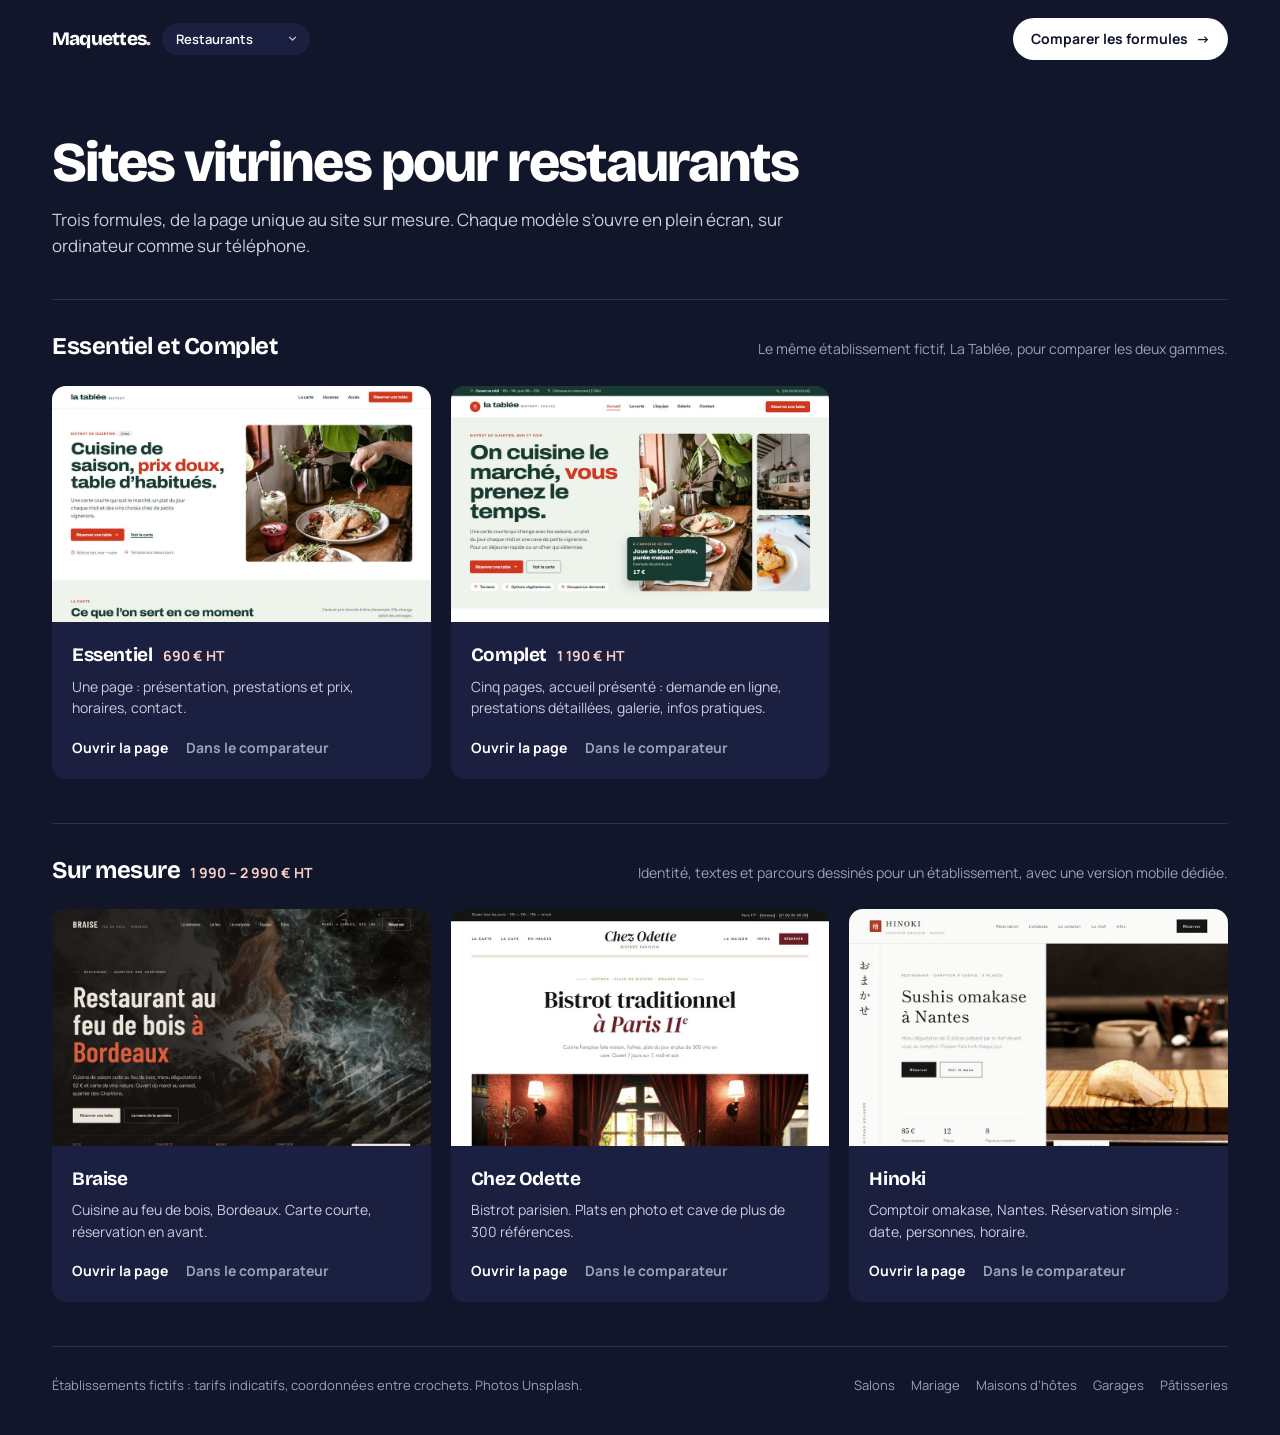
==== index.html @ b4ae2b87 "Maquettes de sites vitrines — restaurants Accueil avec les modèles, comparateur des formules, une pa" ====
<!doctype html>
<html lang="fr">
<head>
<meta charset="utf-8">
<meta name="viewport" content="width=device-width, initial-scale=1">
<meta name="robots" content="noindex">
<title>Maquettes — restaurants</title>
<link rel="preconnect" href="https://fonts.googleapis.com"><link rel="preconnect" href="https://fonts.gstatic.com" crossorigin>
<link rel="stylesheet" href="https://fonts.googleapis.com/css2?family=Bricolage+Grotesque:opsz,wght@12..96,600..800&family=Manrope:wght@500..800&display=swap">
<style>
  :root{--ink:#12162B;--card:#1B2040;--line:#2B3152;--txt:#C9CDDD;--mute:#9AA0B8;--cobalt:#7F92FF;--blush:#F7CFC8}
  *{box-sizing:border-box;margin:0;padding:0}
  body{background:var(--ink);color:var(--txt);font-family:'Manrope',system-ui,sans-serif;font-size:15px;line-height:1.55;-webkit-font-smoothing:antialiased}
  a{color:inherit;text-decoration:none}
  .wrap{max-width:1240px;margin:0 auto;padding:0 32px}
  header{display:flex;justify-content:space-between;align-items:center;gap:16px;padding:18px 0}
  .brand{display:flex;align-items:center;gap:12px}
  .brand b{font-family:'Bricolage Grotesque',sans-serif;font-weight:800;font-size:19px;color:#fff;letter-spacing:-.04em}
  .brand b i{font-style:normal;color:var(--blush)}
  .sector select{appearance:none;-webkit-appearance:none;border:0;border-radius:999px;background:var(--card) url("data:image/svg+xml,%3Csvg xmlns='http://www.w3.org/2000/svg' viewBox='0 0 24 24' fill='none' stroke='%23C9CDDD' stroke-width='2.4'%3E%3Cpath d='M6 9l6 6 6-6'/%3E%3C/svg%3E") no-repeat right 11px center/13px;color:#fff;font:600 13px 'Manrope',system-ui,sans-serif;padding:7px 32px 7px 14px;cursor:pointer}
  .sector option{color:var(--ink);background:#fff}
  .btn{display:inline-flex;align-items:center;gap:8px;background:#fff;color:var(--ink);font-weight:700;font-size:14px;padding:10px 18px;border-radius:999px;white-space:nowrap}
  .btn:hover{background:var(--blush)}
  .intro{padding:56px 0 40px;max-width:760px}
  h1{font-family:'Bricolage Grotesque',sans-serif;font-weight:800;font-size:clamp(34px,5vw,56px);line-height:1.02;letter-spacing:-.035em;color:#fff}
  .intro p{margin-top:16px;font-size:17px;color:var(--txt)}
  .tier{padding:28px 0 8px;border-top:1px solid var(--line)}
  .tier-head{display:flex;align-items:baseline;justify-content:space-between;gap:16px;flex-wrap:wrap;margin-bottom:20px}
  h2{font-family:'Bricolage Grotesque',sans-serif;font-weight:700;font-size:24px;letter-spacing:-.02em;color:#fff}
  h2 span{font-family:'Manrope',sans-serif;font-size:14px;font-weight:700;color:var(--blush);margin-left:10px;letter-spacing:0}
  .tier-head p{color:var(--mute);font-size:14px}
  .grid{display:grid;grid-template-columns:repeat(auto-fill,minmax(320px,1fr));gap:20px;margin-bottom:36px}
  .card{background:var(--card);border-radius:14px;overflow:hidden;display:flex;flex-direction:column;transition:transform .2s}
  .card:hover{transform:translateY(-3px)}
  .shot{display:block;aspect-ratio:16/10;background:#262C50 center top/cover no-repeat}
  .body{padding:18px 20px 20px;display:flex;flex-direction:column;gap:6px;flex:1}
  .body h3{font-family:'Bricolage Grotesque',sans-serif;font-weight:700;font-size:19px;color:#fff;letter-spacing:-.02em}
  .body h3 span{font-family:'Manrope',sans-serif;font-size:14px;font-weight:700;color:var(--blush);margin-left:10px;letter-spacing:0}
  .body p{font-size:14px;color:var(--txt);flex:1}
  .links{display:flex;gap:18px;margin-top:12px;font-weight:700;font-size:14px}
  .links a:first-child{color:#fff}
  .links a:last-child{color:var(--mute)}
  .links a:hover{color:var(--blush)}
  footer{border-top:1px solid var(--line);padding:28px 0 40px;color:var(--mute);font-size:13px;display:flex;justify-content:space-between;gap:24px;flex-wrap:wrap}
  footer nav{display:flex;gap:16px;flex-wrap:wrap}
  footer nav a:hover{color:#fff}
  @media (max-width:640px){
    .wrap{padding:0 16px}
    .brand b{display:none}
    .btn{padding:9px 14px;font-size:13px}
    .intro{padding:32px 0 28px}
    .grid{grid-template-columns:1fr}
  }
</style>
</head>
<body>
<div class="wrap">
<header>
  <div class="brand"><b>Maquettes<i>.</i></b><label class="sector"><select aria-label="Secteur" autocomplete="off" onchange="location.href=this.value"><option value="https://jeancdf.github.io/maquettes-coiffure/">Salons</option><option value="https://jeancdf.github.io/maquettes-restaurant/" selected>Restaurants</option><option value="https://jeancdf.github.io/maquettes-mariage/">Mariage</option><option value="https://jeancdf.github.io/maquettes-maisons-hotes/">Maisons d’hôtes</option><option value="https://jeancdf.github.io/maquettes-garage/">Garages</option><option value="https://jeancdf.github.io/maquettes-patisserie/">Pâtisseries</option></select></label></div>
  <a class="btn" href="comparer.html">Comparer les formules <span aria-hidden="true">→</span></a>
</header>
<section class="intro">
  <h1>Sites vitrines pour restaurants</h1>
  <p>Trois formules, de la page unique au site sur mesure. Chaque modèle s’ouvre en plein écran, sur ordinateur comme sur téléphone.</p>
</section>
<section class="tier">
  <div class="tier-head"><h2>Essentiel et Complet</h2><p>Le même établissement fictif, La Tablée, pour comparer les deux gammes.</p></div>
  <div class="grid">
    <article class="card">
      <a class="shot" href="essentiel.html" style="background-image:url(vignettes/essentiel.jpg)" aria-label="Ouvrir Essentiel"></a>
      <div class="body">
        <h3>Essentiel<span>690 € HT</span></h3>
        <p>Une page : présentation, prestations et prix, horaires, contact.</p>
        <div class="links"><a href="essentiel.html">Ouvrir la page</a><a href="comparer.html#essentiel">Dans le comparateur</a></div>
      </div>
    </article>
    <article class="card">
      <a class="shot" href="complet.html" style="background-image:url(vignettes/complet.jpg)" aria-label="Ouvrir Complet"></a>
      <div class="body">
        <h3>Complet<span>1 190 € HT</span></h3>
        <p>Cinq pages, accueil présenté : demande en ligne, prestations détaillées, galerie, infos pratiques.</p>
        <div class="links"><a href="complet.html">Ouvrir la page</a><a href="comparer.html#complet">Dans le comparateur</a></div>
      </div>
    </article>
  </div>
</section>
<section class="tier">
  <div class="tier-head"><h2>Sur mesure<span>1 990 – 2 990 € HT</span></h2><p>Identité, textes et parcours dessinés pour un établissement, avec une version mobile dédiée.</p></div>
  <div class="grid">
    <article class="card">
      <a class="shot" href="braise.html" style="background-image:url(vignettes/braise.jpg)" aria-label="Ouvrir Braise"></a>
      <div class="body">
        <h3>Braise<span></span></h3>
        <p>Cuisine au feu de bois, Bordeaux. Carte courte, réservation en avant.</p>
        <div class="links"><a href="braise.html">Ouvrir la page</a><a href="comparer.html#braise">Dans le comparateur</a></div>
      </div>
    </article>
    <article class="card">
      <a class="shot" href="odette.html" style="background-image:url(vignettes/odette.jpg)" aria-label="Ouvrir Chez Odette"></a>
      <div class="body">
        <h3>Chez Odette<span></span></h3>
        <p>Bistrot parisien. Plats en photo et cave de plus de 300 références.</p>
        <div class="links"><a href="odette.html">Ouvrir la page</a><a href="comparer.html#odette">Dans le comparateur</a></div>
      </div>
    </article>
    <article class="card">
      <a class="shot" href="hinoki.html" style="background-image:url(vignettes/hinoki.jpg)" aria-label="Ouvrir Hinoki"></a>
      <div class="body">
        <h3>Hinoki<span></span></h3>
        <p>Comptoir omakase, Nantes. Réservation simple : date, personnes, horaire.</p>
        <div class="links"><a href="hinoki.html">Ouvrir la page</a><a href="comparer.html#hinoki">Dans le comparateur</a></div>
      </div>
    </article>
  </div>
</section>
<footer>
  <span>Établissements fictifs : tarifs indicatifs, coordonnées entre crochets. Photos Unsplash.</span>
  <nav aria-label="Autres secteurs"><a href="https://jeancdf.github.io/maquettes-coiffure/">Salons</a><a href="https://jeancdf.github.io/maquettes-mariage/">Mariage</a><a href="https://jeancdf.github.io/maquettes-maisons-hotes/">Maisons d’hôtes</a><a href="https://jeancdf.github.io/maquettes-garage/">Garages</a><a href="https://jeancdf.github.io/maquettes-patisserie/">Pâtisseries</a></nav>
</footer>
</div>
</body>
</html>
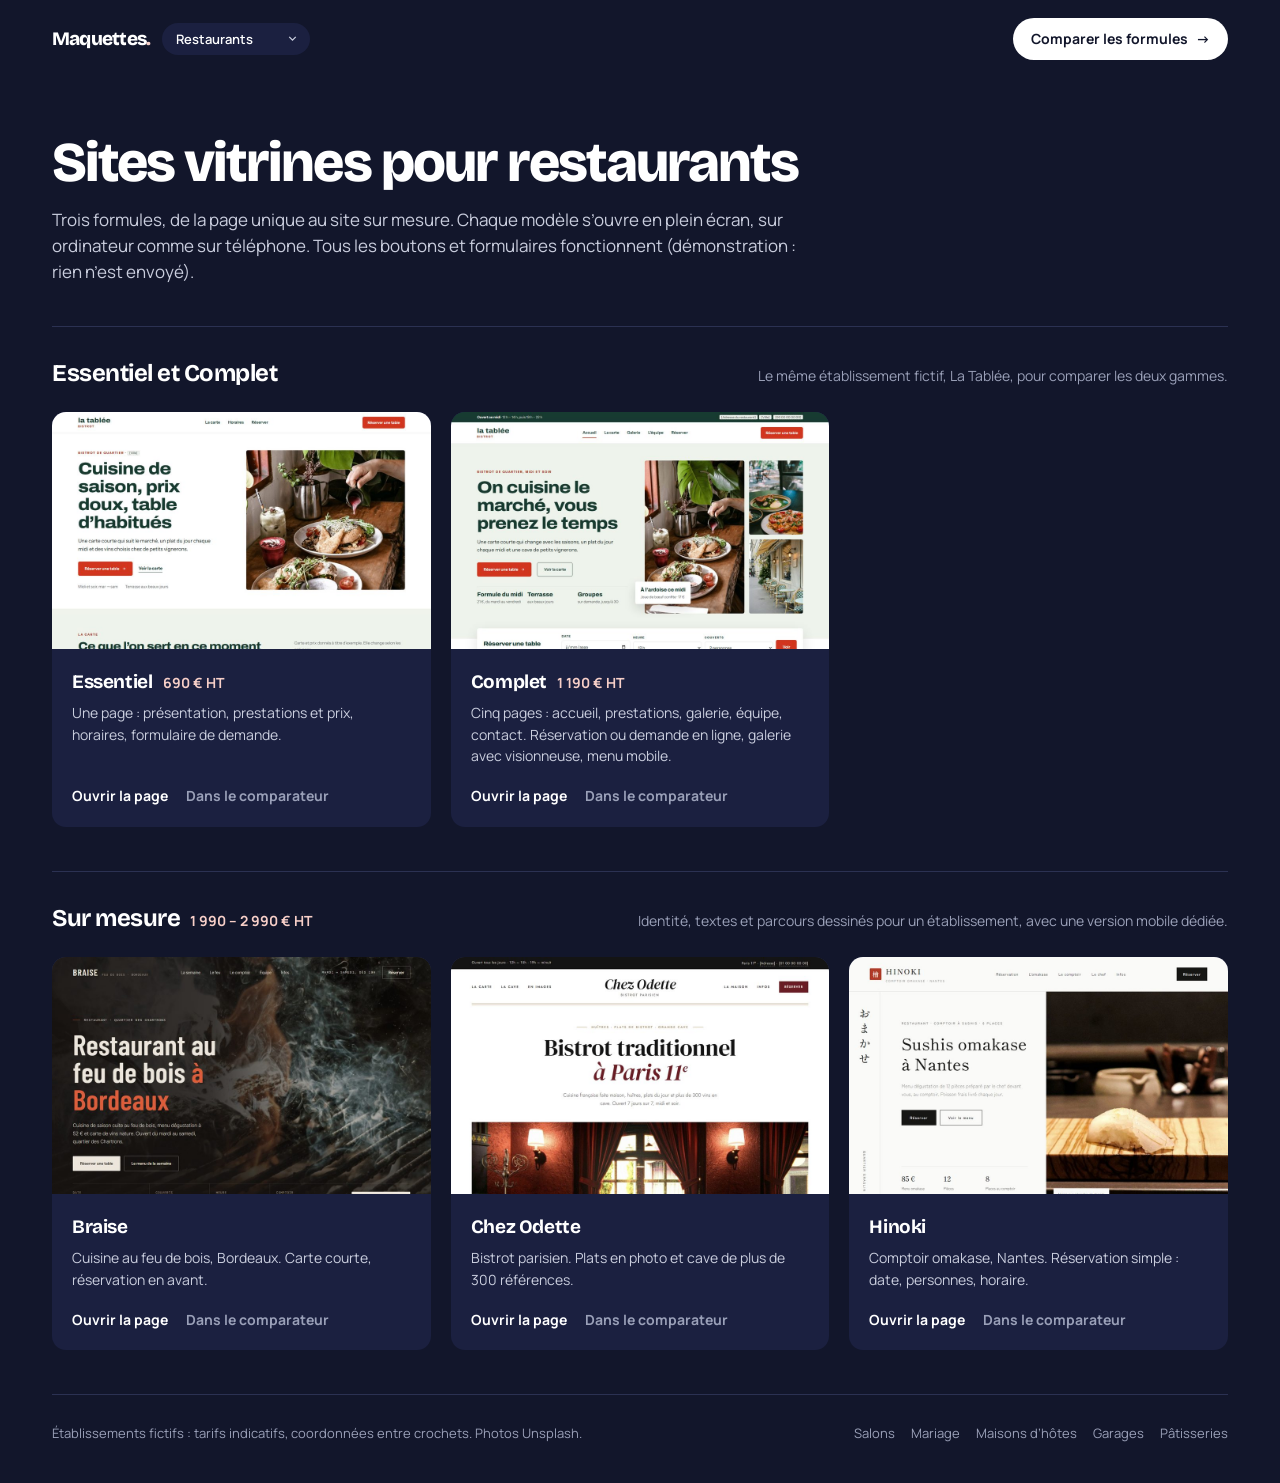
==== commit d4de53b2: "Rend tous les boutons et formulaires fonctionnels, Complet en cinq pages Essentiel et Complet régéné" ====
--- a/index.html
+++ b/index.html
@@ -61,7 +61,7 @@
 </header>
 <section class="intro">
   <h1>Sites vitrines pour restaurants</h1>
-  <p>Trois formules, de la page unique au site sur mesure. Chaque modèle s’ouvre en plein écran, sur ordinateur comme sur téléphone.</p>
+  <p>Trois formules, de la page unique au site sur mesure. Chaque modèle s’ouvre en plein écran, sur ordinateur comme sur téléphone. Tous les boutons et formulaires fonctionnent (démonstration : rien n’est envoyé).</p>
 </section>
 <section class="tier">
   <div class="tier-head"><h2>Essentiel et Complet</h2><p>Le même établissement fictif, La Tablée, pour comparer les deux gammes.</p></div>
@@ -70,16 +70,16 @@
       <a class="shot" href="essentiel.html" style="background-image:url(vignettes/essentiel.jpg)" aria-label="Ouvrir Essentiel"></a>
       <div class="body">
         <h3>Essentiel<span>690 € HT</span></h3>
-        <p>Une page : présentation, prestations et prix, horaires, contact.</p>
+        <p>Une page : présentation, prestations et prix, horaires, formulaire de demande.</p>
         <div class="links"><a href="essentiel.html">Ouvrir la page</a><a href="comparer.html#essentiel">Dans le comparateur</a></div>
       </div>
     </article>
     <article class="card">
-      <a class="shot" href="complet.html" style="background-image:url(vignettes/complet.jpg)" aria-label="Ouvrir Complet"></a>
+      <a class="shot" href="complet/index.html" style="background-image:url(vignettes/complet.jpg)" aria-label="Ouvrir Complet"></a>
       <div class="body">
         <h3>Complet<span>1 190 € HT</span></h3>
-        <p>Cinq pages, accueil présenté : demande en ligne, prestations détaillées, galerie, infos pratiques.</p>
-        <div class="links"><a href="complet.html">Ouvrir la page</a><a href="comparer.html#complet">Dans le comparateur</a></div>
+        <p>Cinq pages : accueil, prestations, galerie, équipe, contact. Réservation ou demande en ligne, galerie avec visionneuse, menu mobile.</p>
+        <div class="links"><a href="complet/index.html">Ouvrir la page</a><a href="comparer.html#complet">Dans le comparateur</a></div>
       </div>
     </article>
   </div>
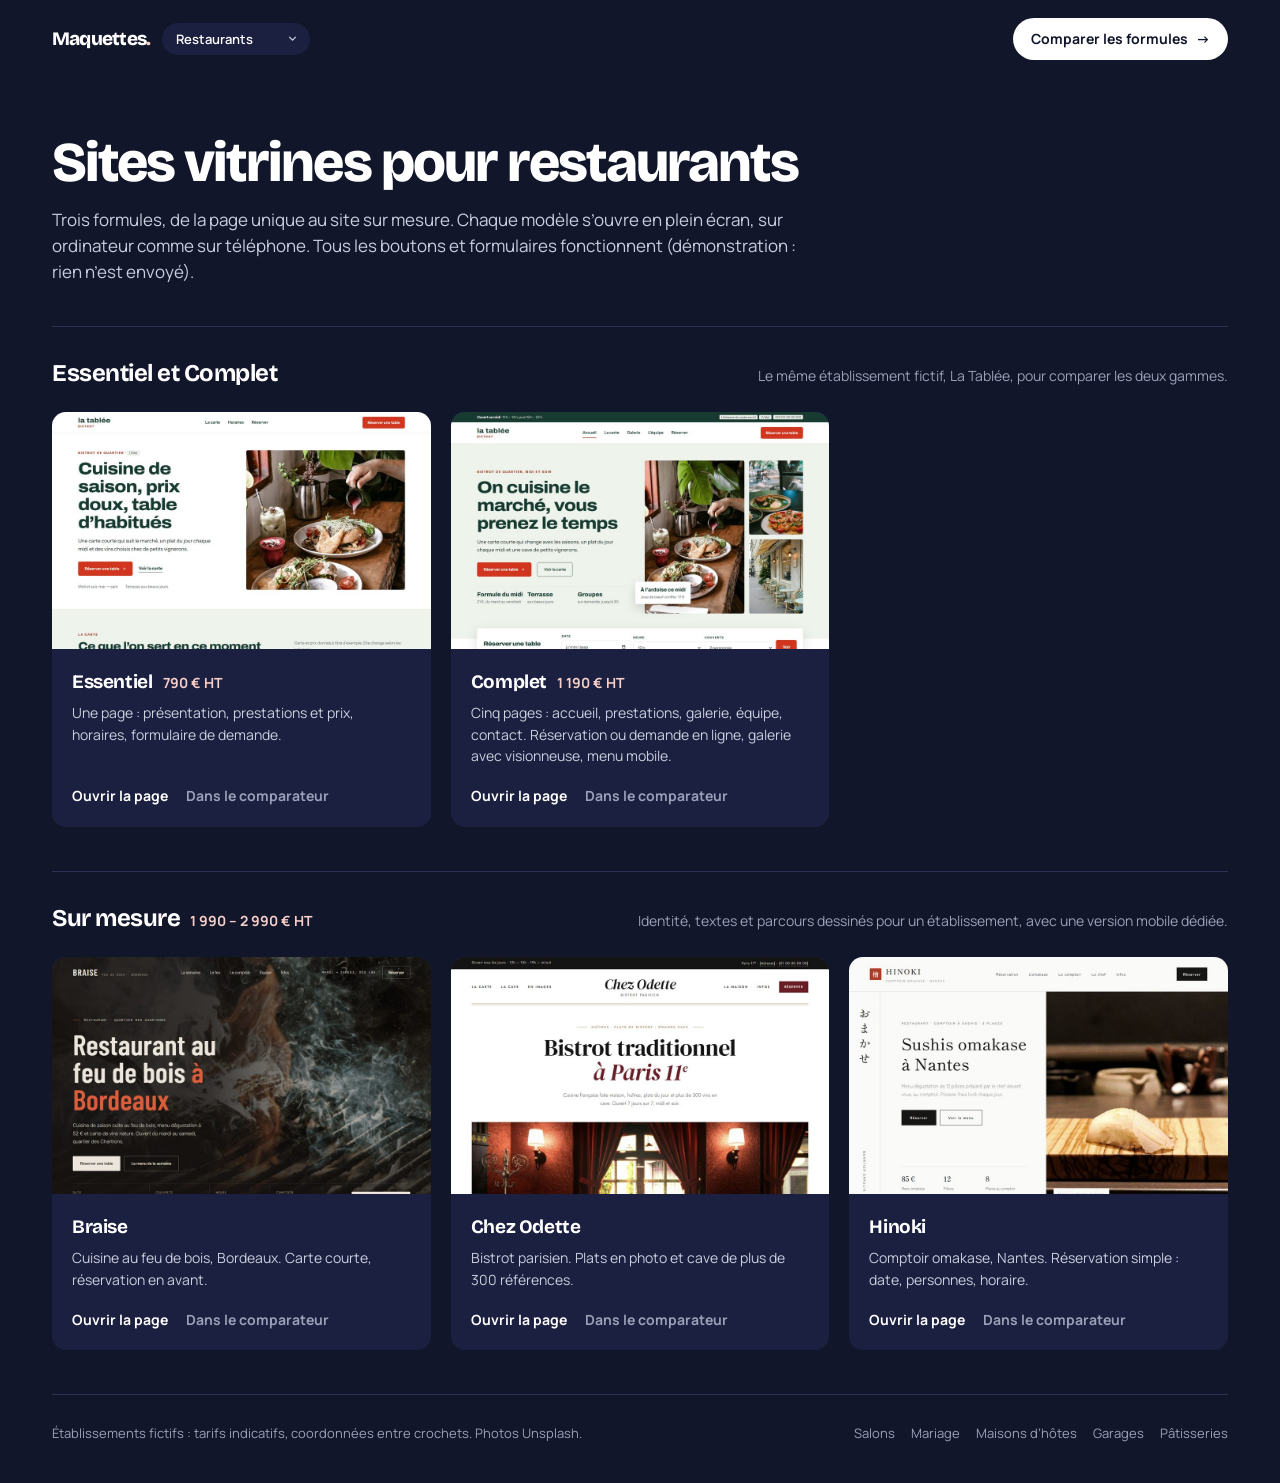
==== commit 9cf982e5: "Passe la formule Essentiel à 790 € HT" ====
--- a/index.html
+++ b/index.html
@@ -69,7 +69,7 @@
     <article class="card">
       <a class="shot" href="essentiel.html" style="background-image:url(vignettes/essentiel.jpg)" aria-label="Ouvrir Essentiel"></a>
       <div class="body">
-        <h3>Essentiel<span>690 € HT</span></h3>
+        <h3>Essentiel<span>790 € HT</span></h3>
         <p>Une page : présentation, prestations et prix, horaires, formulaire de demande.</p>
         <div class="links"><a href="essentiel.html">Ouvrir la page</a><a href="comparer.html#essentiel">Dans le comparateur</a></div>
       </div>
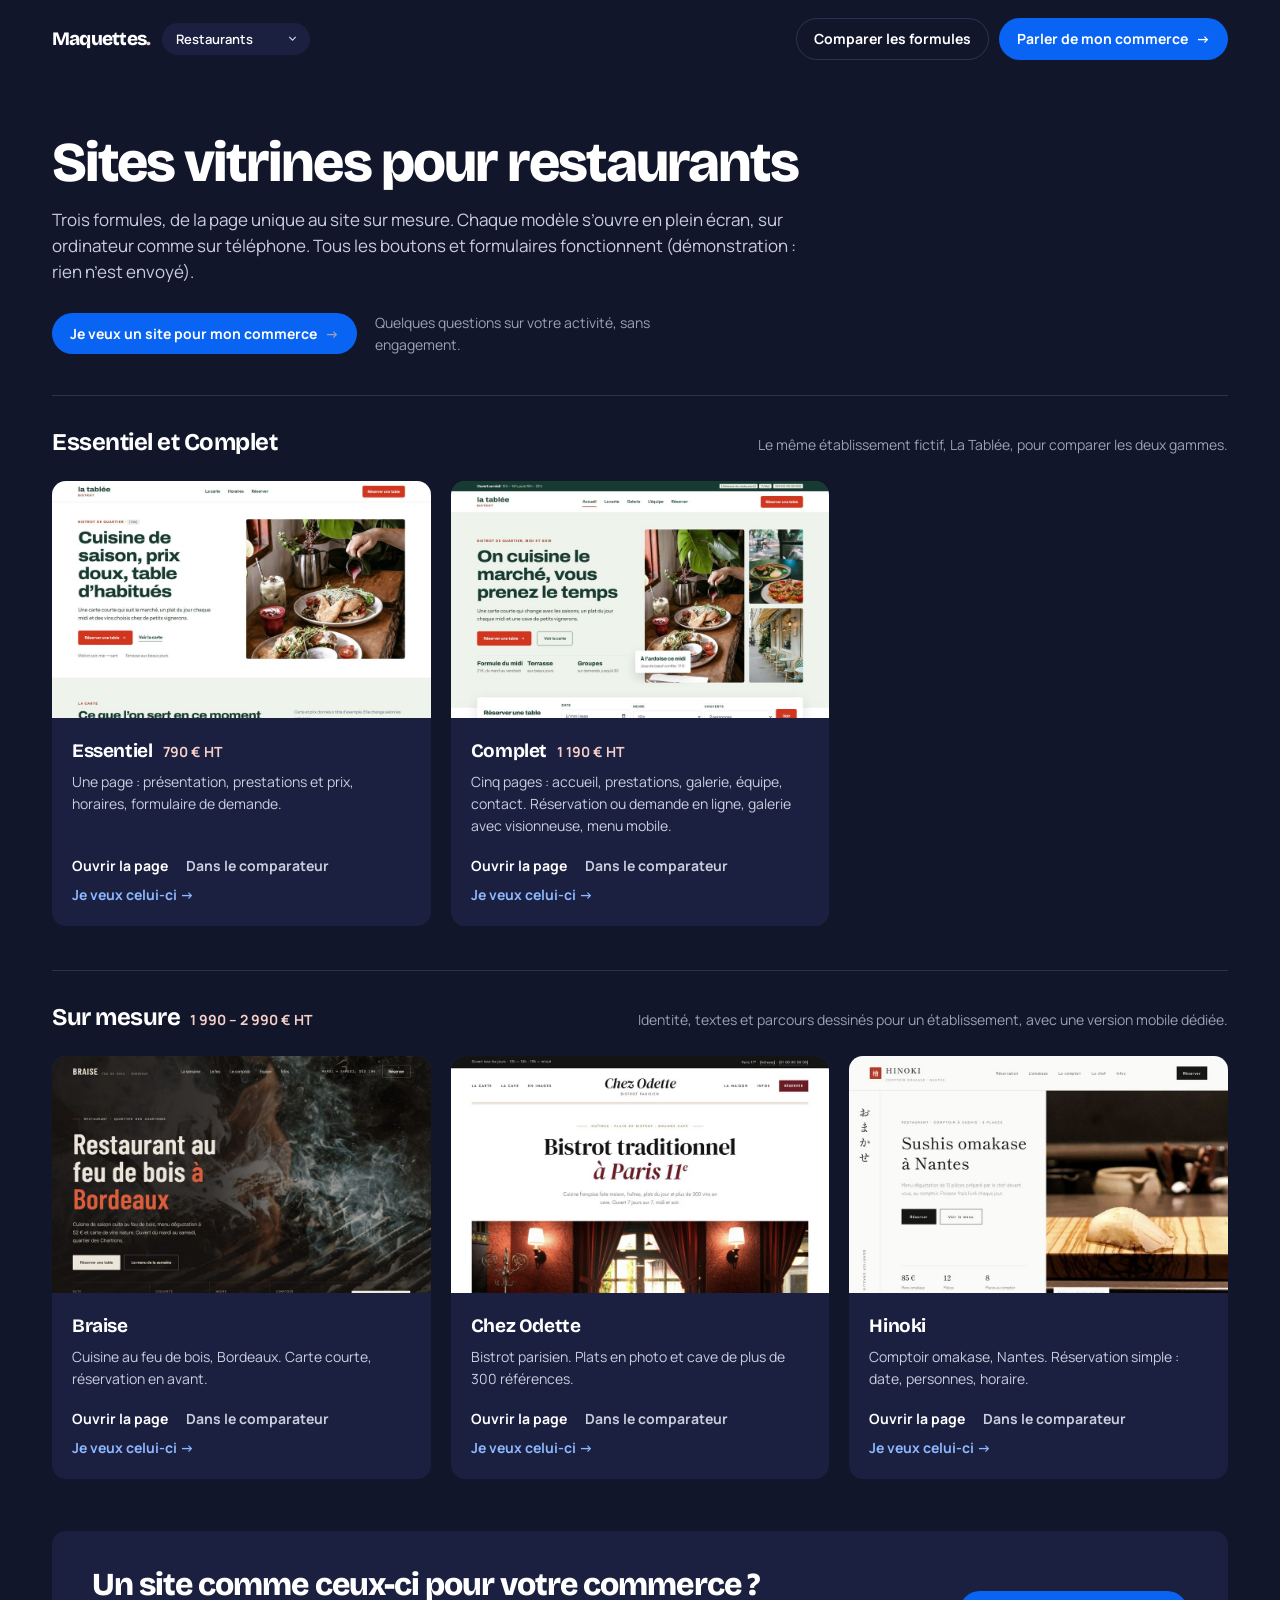
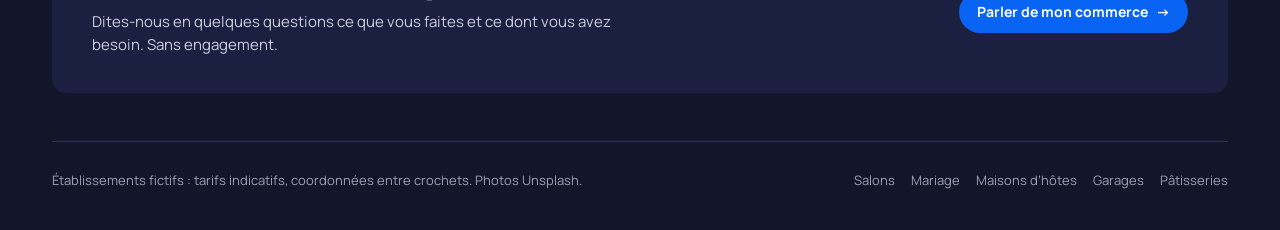
==== commit 1e1d22e1: "Ajoute un appel à l’action vers client-contact.fr Accueil : bouton d’en-tête, bloc sous l’introducti" ====
--- a/index.html
+++ b/index.html
@@ -51,17 +51,35 @@
     .intro{padding:32px 0 28px}
     .grid{grid-template-columns:1fr}
   }
+  .hd-ctas{display:flex;align-items:center;gap:10px}
+  .btn.cc{background:#0964F4;color:#fff}
+  .btn.cc:hover{background:#0752c9}
+  .btn.ghost{background:transparent;color:#fff;box-shadow:inset 0 0 0 1px var(--line)}
+  .btn.ghost:hover{background:var(--card);color:#fff}
+  .cc-row{margin-top:26px;display:flex;flex-wrap:wrap;align-items:center;gap:12px 18px}
+  .cc-row span{color:var(--mute);font-size:14px;max-width:340px}
+  .links{flex-wrap:wrap;gap:8px 18px!important}
+  .links a{white-space:nowrap}
+  .links a.want{color:#8DB8FF}
+  .links a.want:hover{color:#fff}
+  .cc-band{margin:8px 0 48px;background:var(--card);border-radius:14px;padding:36px 40px;display:flex;justify-content:space-between;align-items:center;gap:24px;flex-wrap:wrap}
+  .cc-band h2{font-family:'Bricolage Grotesque',sans-serif;font-weight:800;font-size:clamp(24px,3vw,32px);letter-spacing:-.03em;color:#fff;line-height:1.1}
+  .cc-band p{margin-top:8px;color:var(--txt);max-width:560px}
+  @media (max-width:640px){.btn.ghost{display:none}.cc-band{padding:26px 22px}header{gap:10px}.hd-ctas .btn.cc{padding:9px 12px;font-size:13px}.hd-ctas .btn.cc span{display:none}}
+  @media (max-width:400px){.hd-ctas .btn.cc{padding:8px 10px;font-size:12.5px}.sector select{padding-right:26px;max-width:150px}}
+  @media (max-width:340px){header{flex-wrap:wrap}}
 </style>
 </head>
 <body>
 <div class="wrap">
 <header>
   <div class="brand"><b>Maquettes<i>.</i></b><label class="sector"><select aria-label="Secteur" autocomplete="off" onchange="location.href=this.value"><option value="https://jeancdf.github.io/maquettes-coiffure/">Salons</option><option value="https://jeancdf.github.io/maquettes-restaurant/" selected>Restaurants</option><option value="https://jeancdf.github.io/maquettes-mariage/">Mariage</option><option value="https://jeancdf.github.io/maquettes-maisons-hotes/">Maisons d’hôtes</option><option value="https://jeancdf.github.io/maquettes-garage/">Garages</option><option value="https://jeancdf.github.io/maquettes-patisserie/">Pâtisseries</option></select></label></div>
-  <a class="btn" href="comparer.html">Comparer les formules <span aria-hidden="true">→</span></a>
+  <div class="hd-ctas"><a class="btn ghost" href="comparer.html">Comparer les formules</a><a class="btn cc" href="https://client-contact.fr/?utm_source=maquettes&amp;utm_medium=accueil-entete&amp;utm_campaign=restaurant" target="_blank" rel="noopener">Parler de mon commerce <span aria-hidden="true">→</span></a></div>
 </header>
 <section class="intro">
   <h1>Sites vitrines pour restaurants</h1>
   <p>Trois formules, de la page unique au site sur mesure. Chaque modèle s’ouvre en plein écran, sur ordinateur comme sur téléphone. Tous les boutons et formulaires fonctionnent (démonstration : rien n’est envoyé).</p>
+  <div class="cc-row"><a class="btn cc" href="https://client-contact.fr/?utm_source=maquettes&amp;utm_medium=accueil-intro&amp;utm_campaign=restaurant" target="_blank" rel="noopener">Je veux un site pour mon commerce <span aria-hidden="true">→</span></a><span>Quelques questions sur votre activité, sans engagement.</span></div>
 </section>
 <section class="tier">
   <div class="tier-head"><h2>Essentiel et Complet</h2><p>Le même établissement fictif, La Tablée, pour comparer les deux gammes.</p></div>
@@ -71,7 +89,7 @@
       <div class="body">
         <h3>Essentiel<span>790 € HT</span></h3>
         <p>Une page : présentation, prestations et prix, horaires, formulaire de demande.</p>
-        <div class="links"><a href="essentiel.html">Ouvrir la page</a><a href="comparer.html#essentiel">Dans le comparateur</a></div>
+        <div class="links"><a href="essentiel.html">Ouvrir la page</a><a href="comparer.html#essentiel">Dans le comparateur</a><a class="want" href="https://client-contact.fr/?utm_source=maquettes&amp;utm_medium=accueil-carte&amp;utm_campaign=restaurant&amp;utm_content=essentiel" target="_blank" rel="noopener">Je veux celui-ci →</a></div>
       </div>
     </article>
     <article class="card">
@@ -79,7 +97,7 @@
       <div class="body">
         <h3>Complet<span>1 190 € HT</span></h3>
         <p>Cinq pages : accueil, prestations, galerie, équipe, contact. Réservation ou demande en ligne, galerie avec visionneuse, menu mobile.</p>
-        <div class="links"><a href="complet/index.html">Ouvrir la page</a><a href="comparer.html#complet">Dans le comparateur</a></div>
+        <div class="links"><a href="complet/index.html">Ouvrir la page</a><a href="comparer.html#complet">Dans le comparateur</a><a class="want" href="https://client-contact.fr/?utm_source=maquettes&amp;utm_medium=accueil-carte&amp;utm_campaign=restaurant&amp;utm_content=complet" target="_blank" rel="noopener">Je veux celui-ci →</a></div>
       </div>
     </article>
   </div>
@@ -92,7 +110,7 @@
       <div class="body">
         <h3>Braise<span></span></h3>
         <p>Cuisine au feu de bois, Bordeaux. Carte courte, réservation en avant.</p>
-        <div class="links"><a href="braise.html">Ouvrir la page</a><a href="comparer.html#braise">Dans le comparateur</a></div>
+        <div class="links"><a href="braise.html">Ouvrir la page</a><a href="comparer.html#braise">Dans le comparateur</a><a class="want" href="https://client-contact.fr/?utm_source=maquettes&amp;utm_medium=accueil-carte&amp;utm_campaign=restaurant&amp;utm_content=braise" target="_blank" rel="noopener">Je veux celui-ci →</a></div>
       </div>
     </article>
     <article class="card">
@@ -100,7 +118,7 @@
       <div class="body">
         <h3>Chez Odette<span></span></h3>
         <p>Bistrot parisien. Plats en photo et cave de plus de 300 références.</p>
-        <div class="links"><a href="odette.html">Ouvrir la page</a><a href="comparer.html#odette">Dans le comparateur</a></div>
+        <div class="links"><a href="odette.html">Ouvrir la page</a><a href="comparer.html#odette">Dans le comparateur</a><a class="want" href="https://client-contact.fr/?utm_source=maquettes&amp;utm_medium=accueil-carte&amp;utm_campaign=restaurant&amp;utm_content=odette" target="_blank" rel="noopener">Je veux celui-ci →</a></div>
       </div>
     </article>
     <article class="card">
@@ -108,10 +126,14 @@
       <div class="body">
         <h3>Hinoki<span></span></h3>
         <p>Comptoir omakase, Nantes. Réservation simple : date, personnes, horaire.</p>
-        <div class="links"><a href="hinoki.html">Ouvrir la page</a><a href="comparer.html#hinoki">Dans le comparateur</a></div>
+        <div class="links"><a href="hinoki.html">Ouvrir la page</a><a href="comparer.html#hinoki">Dans le comparateur</a><a class="want" href="https://client-contact.fr/?utm_source=maquettes&amp;utm_medium=accueil-carte&amp;utm_campaign=restaurant&amp;utm_content=hinoki" target="_blank" rel="noopener">Je veux celui-ci →</a></div>
       </div>
     </article>
   </div>
+</section>
+<section class="cc-band" aria-label="Votre projet">
+  <div><h2>Un site comme ceux-ci pour votre commerce ?</h2><p>Dites-nous en quelques questions ce que vous faites et ce dont vous avez besoin. Sans engagement.</p></div>
+  <a class="btn cc" href="https://client-contact.fr/?utm_source=maquettes&amp;utm_medium=accueil-bandeau&amp;utm_campaign=restaurant" target="_blank" rel="noopener">Parler de mon commerce <span aria-hidden="true">→</span></a>
 </section>
 <footer>
   <span>Établissements fictifs : tarifs indicatifs, coordonnées entre crochets. Photos Unsplash.</span>
